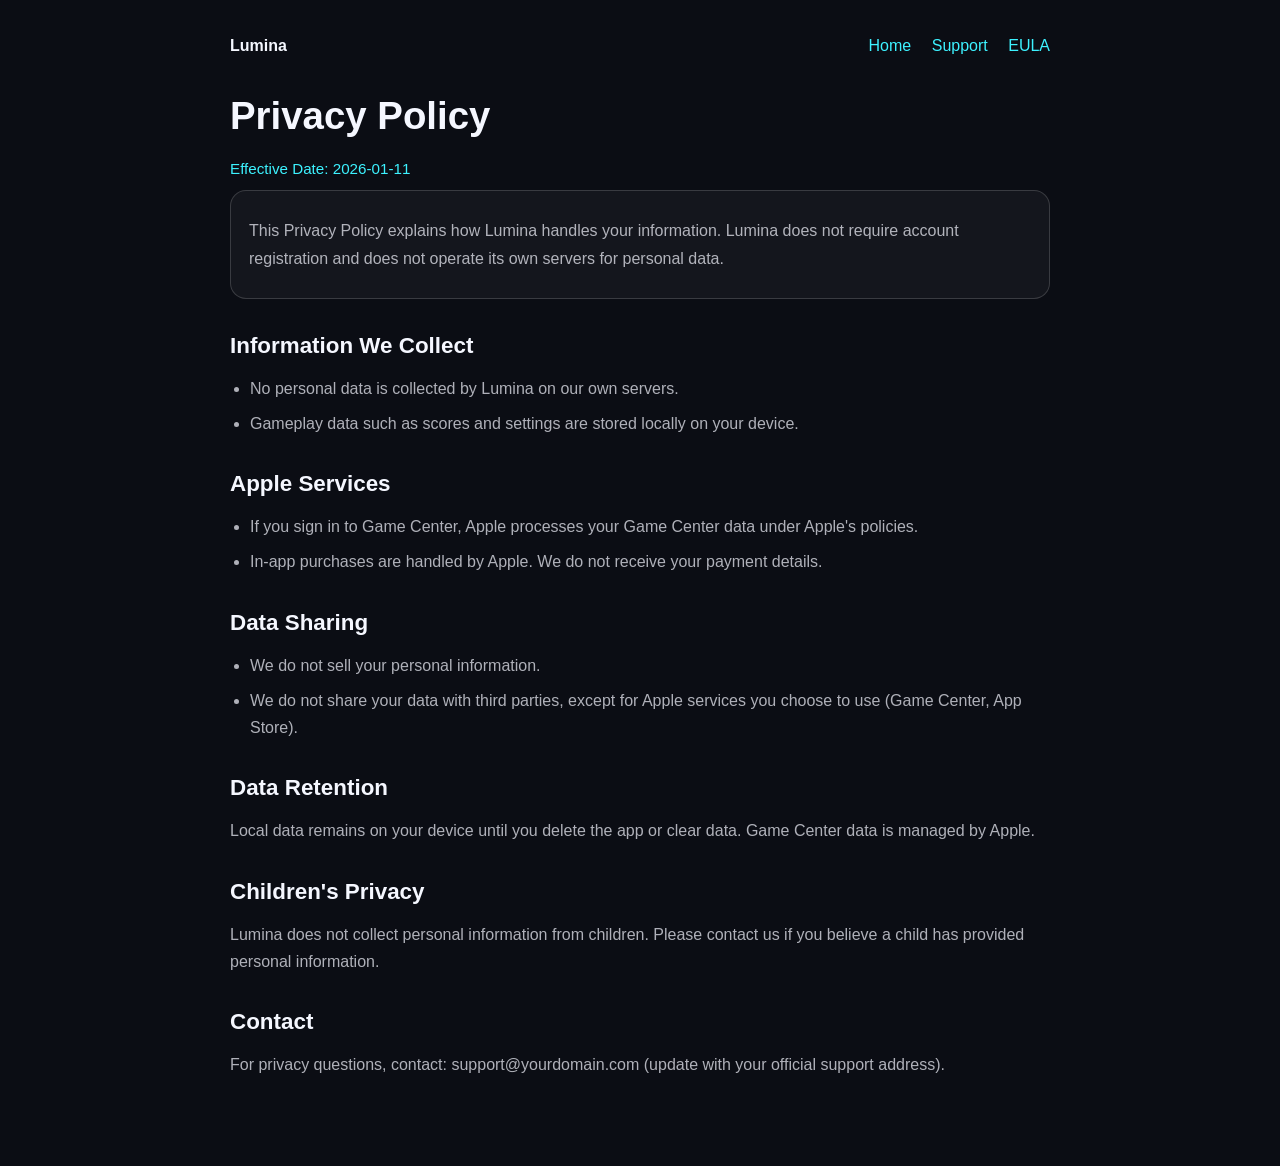
==== privacy.html @ 7ef951b6 "chore: 初始化文档站点" ====
<!DOCTYPE html>
<html lang="en">
<head>
    <meta charset="UTF-8">
    <meta name="viewport" content="width=device-width, initial-scale=1.0">
    <title>Privacy Policy - Lumina</title>
    <style>
        :root {
            --bg: #0b0d14;
            --text: #f5f7ff;
            --muted: rgba(245, 247, 255, 0.7);
            --accent: #3df2ff;
            --border: rgba(255, 255, 255, 0.16);
        }

        * {
            box-sizing: border-box;
            margin: 0;
            padding: 0;
        }

        body {
            font-family: "Space Grotesk", "SF Pro Display", "Segoe UI", sans-serif;
            background: #0b0d14;
            color: var(--text);
            line-height: 1.7;
            padding: 32px 20px 80px;
            max-width: 860px;
            margin: 0 auto;
        }

        header {
            display: flex;
            justify-content: space-between;
            align-items: center;
            margin-bottom: 24px;
        }

        header a {
            color: var(--accent);
            text-decoration: none;
            margin-left: 16px;
        }

        h1 {
            font-size: 2.4rem;
            margin-bottom: 8px;
        }

        h2 {
            margin-top: 28px;
            margin-bottom: 10px;
            font-size: 1.4rem;
        }

        p, li {
            color: var(--muted);
            margin: 8px 0;
        }

        ul {
            padding-left: 20px;
        }

        .date {
            color: var(--accent);
            font-size: 0.95rem;
        }

        .card {
            border: 1px solid var(--border);
            border-radius: 16px;
            padding: 18px;
            background: rgba(255, 255, 255, 0.04);
        }
    </style>
</head>
<body>
    <header>
        <strong>Lumina</strong>
        <nav>
            <a href="index.html">Home</a>
            <a href="support.html">Support</a>
            <a href="https://www.apple.com/legal/internet-services/itunes/dev/stdeula/" target="_blank" rel="noopener">EULA</a>
        </nav>
    </header>

    <h1>Privacy Policy</h1>
    <p class="date">Effective Date: 2026-01-11</p>

    <div class="card">
        <p>This Privacy Policy explains how Lumina handles your information. Lumina does not require account registration and does not operate its own servers for personal data.</p>
    </div>

    <h2>Information We Collect</h2>
    <ul>
        <li>No personal data is collected by Lumina on our own servers.</li>
        <li>Gameplay data such as scores and settings are stored locally on your device.</li>
    </ul>

    <h2>Apple Services</h2>
    <ul>
        <li>If you sign in to Game Center, Apple processes your Game Center data under Apple&apos;s policies.</li>
        <li>In-app purchases are handled by Apple. We do not receive your payment details.</li>
    </ul>

    <h2>Data Sharing</h2>
    <ul>
        <li>We do not sell your personal information.</li>
        <li>We do not share your data with third parties, except for Apple services you choose to use (Game Center, App Store).</li>
    </ul>

    <h2>Data Retention</h2>
    <p>Local data remains on your device until you delete the app or clear data. Game Center data is managed by Apple.</p>

    <h2>Children&apos;s Privacy</h2>
    <p>Lumina does not collect personal information from children. Please contact us if you believe a child has provided personal information.</p>

    <h2>Contact</h2>
    <p>For privacy questions, contact: support@yourdomain.com (update with your official support address).</p>
</body>
</html>
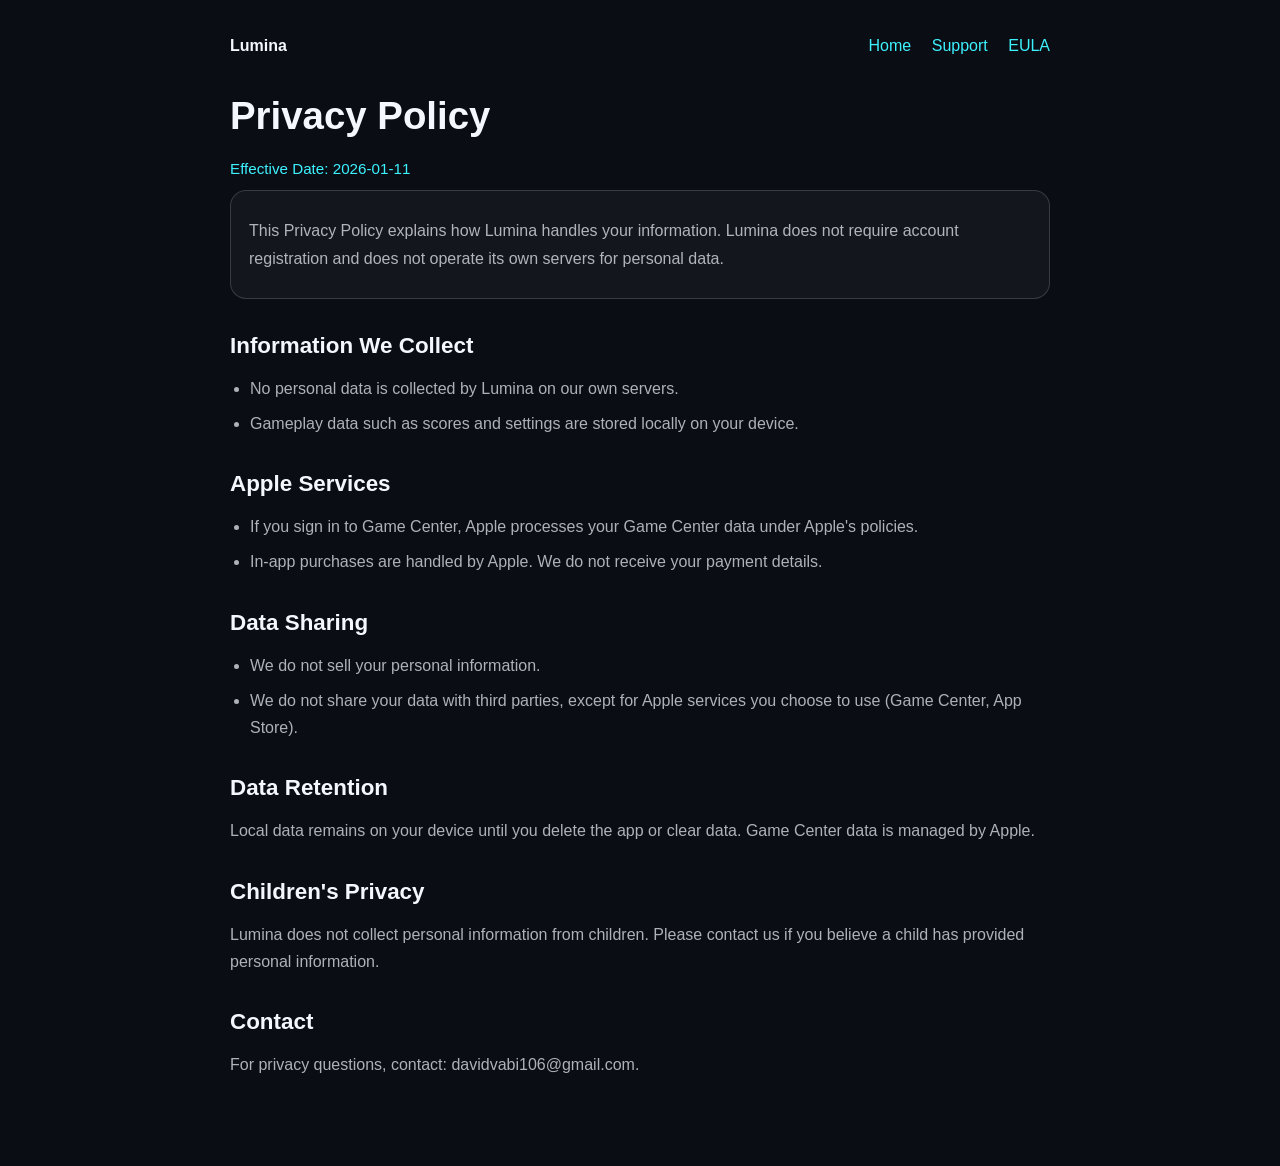
==== commit 42d1140d: "chore: 更新支持邮箱" ====
--- a/privacy.html
+++ b/privacy.html
@@ -117,6 +117,6 @@
     <p>Lumina does not collect personal information from children. Please contact us if you believe a child has provided personal information.</p>
 
     <h2>Contact</h2>
-    <p>For privacy questions, contact: support@yourdomain.com (update with your official support address).</p>
+    <p>For privacy questions, contact: davidvabi106@gmail.com.</p>
 </body>
 </html>
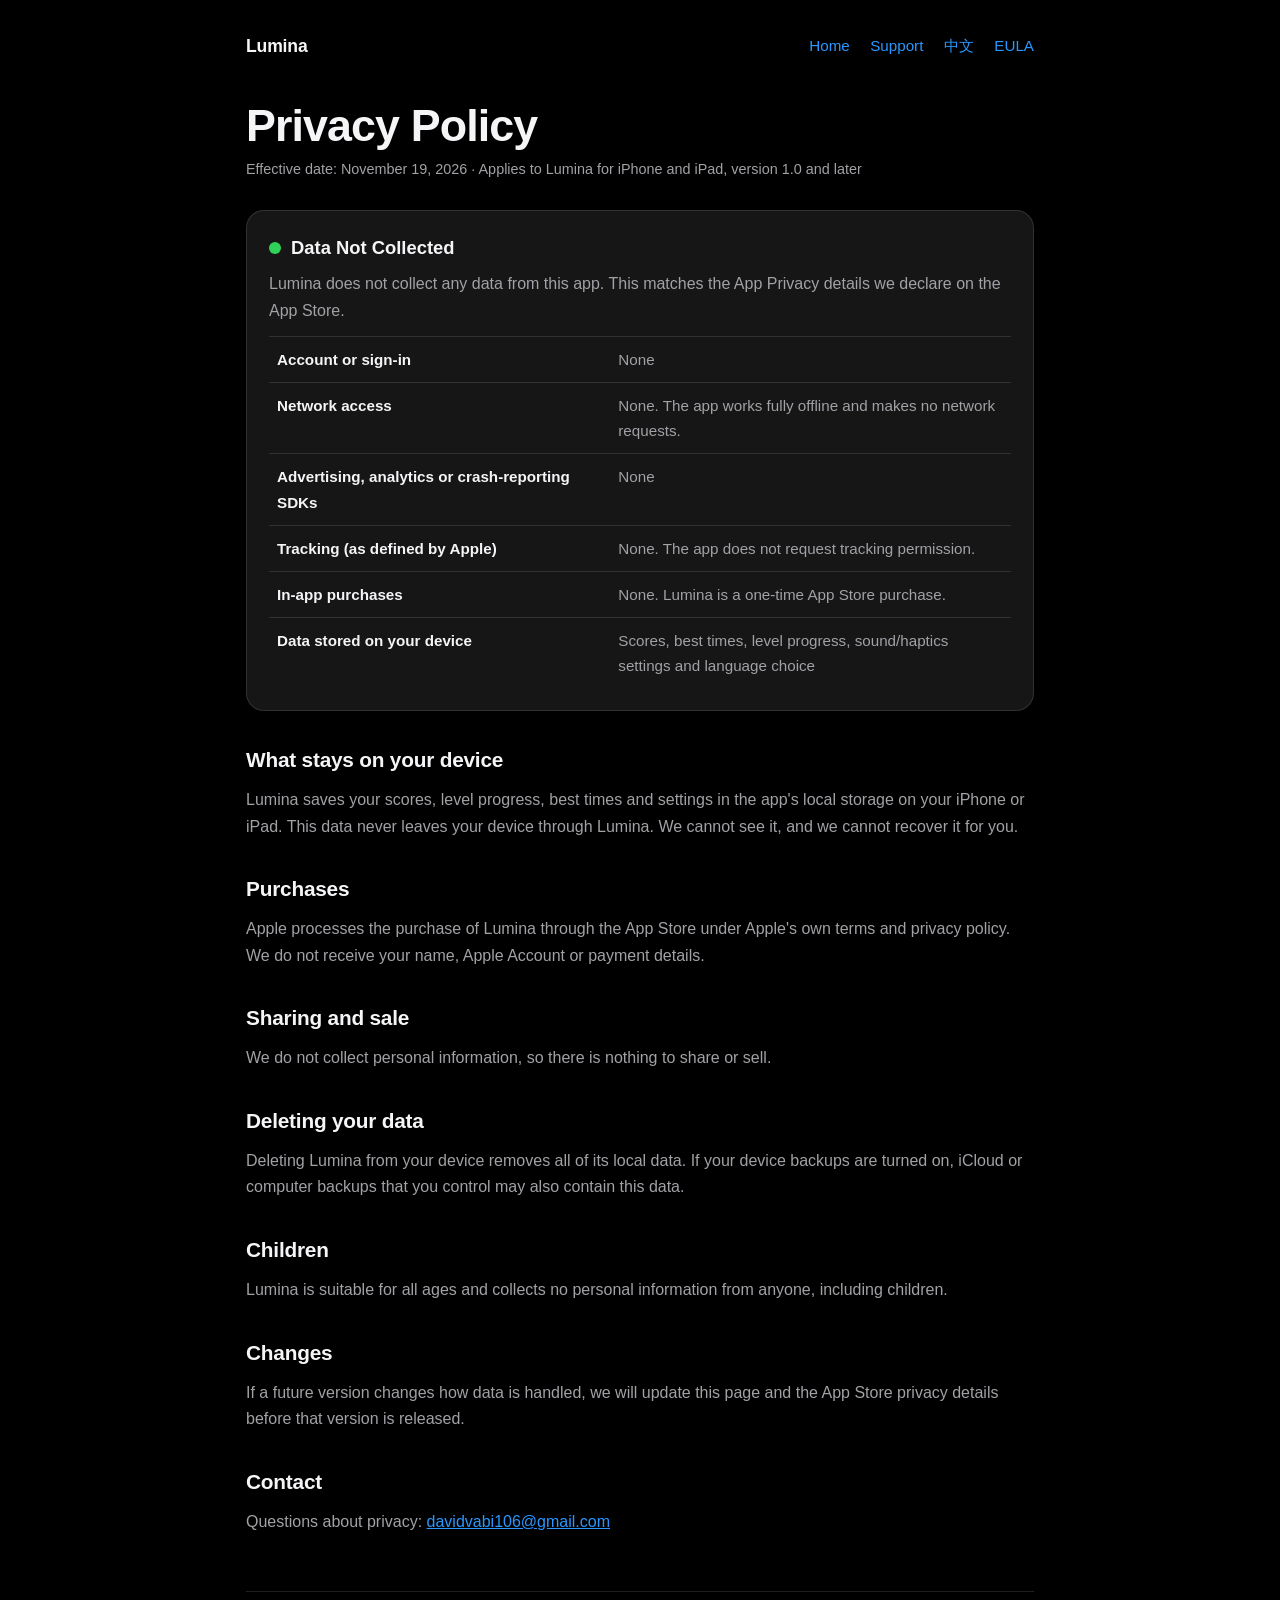
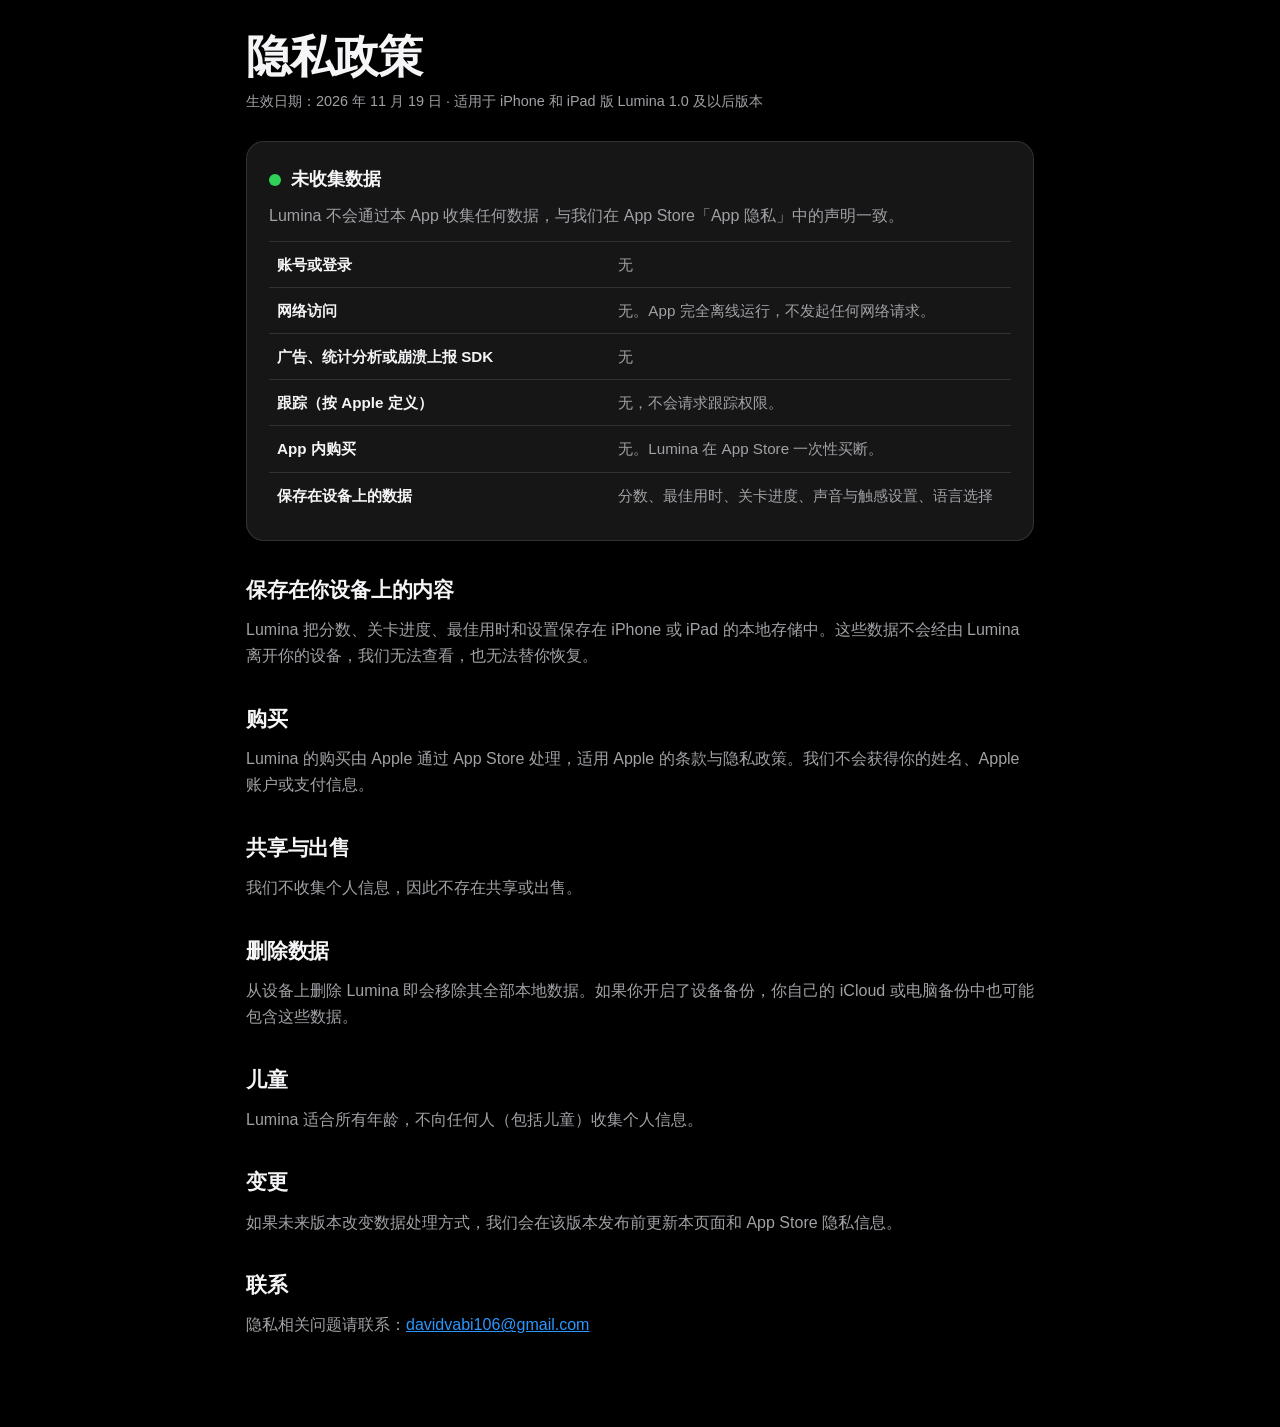
==== commit 7eb29694: "Update privacy.html: bilingual, Data Not Collected disclosure" ====
--- a/privacy.html
+++ b/privacy.html
@@ -3,76 +3,52 @@
 <head>
     <meta charset="UTF-8">
     <meta name="viewport" content="width=device-width, initial-scale=1.0">
-    <title>Privacy Policy - Lumina</title>
+    <title>Privacy Policy · 隐私政策 - Lumina</title>
+    <meta name="description" content="Lumina does not collect any data. All scores, progress and settings stay on your device.">
     <style>
         :root {
-            --bg: #0b0d14;
-            --text: #f5f7ff;
-            --muted: rgba(245, 247, 255, 0.7);
-            --accent: #3df2ff;
-            --border: rgba(255, 255, 255, 0.16);
+            --bg: #000000;
+            --panel: #161617;
+            --text: #f5f5f7;
+            --muted: #a1a1a6;
+            --accent: #2997ff;
+            --ok: #30d158;
+            --border: rgba(255, 255, 255, 0.12);
         }
-
-        * {
-            box-sizing: border-box;
-            margin: 0;
-            padding: 0;
-        }
-
+        * { box-sizing: border-box; margin: 0; padding: 0; }
         body {
-            font-family: "Space Grotesk", "SF Pro Display", "Segoe UI", sans-serif;
-            background: #0b0d14;
+            font-family: -apple-system, BlinkMacSystemFont, "SF Pro Text", "PingFang SC", "Segoe UI", sans-serif;
+            background: var(--bg);
             color: var(--text);
-            line-height: 1.7;
-            padding: 32px 20px 80px;
-            max-width: 860px;
+            line-height: 1.65;
+            padding: 32px 16px 80px;
+            max-width: 820px;
             margin: 0 auto;
         }
-
-        header {
-            display: flex;
-            justify-content: space-between;
-            align-items: center;
-            margin-bottom: 24px;
+        header { display: flex; justify-content: space-between; align-items: center; margin-bottom: 40px; flex-wrap: wrap; gap: 12px; }
+        header strong { font-size: 1.1rem; letter-spacing: -0.01em; }
+        nav a { color: var(--accent); text-decoration: none; margin-left: 16px; font-size: 0.95rem; }
+        nav a:first-child { margin-left: 0; }
+        h1 { font-size: clamp(2rem, 6vw, 2.8rem); letter-spacing: -0.02em; line-height: 1.1; margin-bottom: 8px; }
+        h2 { margin: 32px 0 10px; font-size: 1.3rem; letter-spacing: -0.01em; }
+        p, li { color: var(--muted); margin: 8px 0; }
+        ul { padding-left: 20px; }
+        .date { color: var(--muted); font-size: 0.9rem; }
+        .label {
+            margin: 28px 0;
+            border: 1px solid var(--border);
+            border-radius: 18px;
+            padding: 22px;
+            background: var(--panel);
         }
-
-        header a {
-            color: var(--accent);
-            text-decoration: none;
-            margin-left: 16px;
-        }
-
-        h1 {
-            font-size: 2.4rem;
-            margin-bottom: 8px;
-        }
-
-        h2 {
-            margin-top: 28px;
-            margin-bottom: 10px;
-            font-size: 1.4rem;
-        }
-
-        p, li {
-            color: var(--muted);
-            margin: 8px 0;
-        }
-
-        ul {
-            padding-left: 20px;
-        }
-
-        .date {
-            color: var(--accent);
-            font-size: 0.95rem;
-        }
-
-        .card {
-            border: 1px solid var(--border);
-            border-radius: 16px;
-            padding: 18px;
-            background: rgba(255, 255, 255, 0.04);
-        }
+        .label .badge { display: inline-flex; align-items: center; gap: 10px; font-weight: 600; color: var(--text); font-size: 1.15rem; }
+        .label .dot { width: 12px; height: 12px; border-radius: 50%; background: var(--ok); flex-shrink: 0; }
+        table { width: 100%; border-collapse: collapse; margin-top: 12px; font-size: 0.95rem; }
+        th, td { text-align: left; padding: 10px 8px; border-top: 1px solid var(--border); vertical-align: top; }
+        th { color: var(--text); font-weight: 600; width: 46%; }
+        td { color: var(--muted); }
+        .lang { border-top: 1px solid var(--border); margin-top: 56px; padding-top: 40px; }
+        a { color: var(--accent); }
     </style>
 </head>
 <body>
@@ -81,42 +57,87 @@
         <nav>
             <a href="index.html">Home</a>
             <a href="support.html">Support</a>
+            <a href="#zh">中文</a>
             <a href="https://www.apple.com/legal/internet-services/itunes/dev/stdeula/" target="_blank" rel="noopener">EULA</a>
         </nav>
     </header>
 
-    <h1>Privacy Policy</h1>
-    <p class="date">Effective Date: 2026-01-11</p>
+    <section id="en" lang="en">
+        <h1>Privacy Policy</h1>
+        <p class="date">Effective date: November 19, 2026 · Applies to Lumina for iPhone and iPad, version 1.0 and later</p>
 
-    <div class="card">
-        <p>This Privacy Policy explains how Lumina handles your information. Lumina does not require account registration and does not operate its own servers for personal data.</p>
-    </div>
+        <div class="label">
+            <div class="badge"><span class="dot"></span>Data Not Collected</div>
+            <p>Lumina does not collect any data from this app. This matches the App Privacy details we declare on the App Store.</p>
+            <table>
+                <tr><th>Account or sign-in</th><td>None</td></tr>
+                <tr><th>Network access</th><td>None. The app works fully offline and makes no network requests.</td></tr>
+                <tr><th>Advertising, analytics or crash-reporting SDKs</th><td>None</td></tr>
+                <tr><th>Tracking (as defined by Apple)</th><td>None. The app does not request tracking permission.</td></tr>
+                <tr><th>In-app purchases</th><td>None. Lumina is a one-time App Store purchase.</td></tr>
+                <tr><th>Data stored on your device</th><td>Scores, best times, level progress, sound/haptics settings and language choice</td></tr>
+            </table>
+        </div>
 
-    <h2>Information We Collect</h2>
-    <ul>
-        <li>No personal data is collected by Lumina on our own servers.</li>
-        <li>Gameplay data such as scores and settings are stored locally on your device.</li>
-    </ul>
+        <h2>What stays on your device</h2>
+        <p>Lumina saves your scores, level progress, best times and settings in the app's local storage on your iPhone or iPad. This data never leaves your device through Lumina. We cannot see it, and we cannot recover it for you.</p>
 
-    <h2>Apple Services</h2>
-    <ul>
-        <li>If you sign in to Game Center, Apple processes your Game Center data under Apple&apos;s policies.</li>
-        <li>In-app purchases are handled by Apple. We do not receive your payment details.</li>
-    </ul>
+        <h2>Purchases</h2>
+        <p>Apple processes the purchase of Lumina through the App Store under Apple's own terms and privacy policy. We do not receive your name, Apple Account or payment details.</p>
 
-    <h2>Data Sharing</h2>
-    <ul>
-        <li>We do not sell your personal information.</li>
-        <li>We do not share your data with third parties, except for Apple services you choose to use (Game Center, App Store).</li>
-    </ul>
+        <h2>Sharing and sale</h2>
+        <p>We do not collect personal information, so there is nothing to share or sell.</p>
 
-    <h2>Data Retention</h2>
-    <p>Local data remains on your device until you delete the app or clear data. Game Center data is managed by Apple.</p>
+        <h2>Deleting your data</h2>
+        <p>Deleting Lumina from your device removes all of its local data. If your device backups are turned on, iCloud or computer backups that you control may also contain this data.</p>
 
-    <h2>Children&apos;s Privacy</h2>
-    <p>Lumina does not collect personal information from children. Please contact us if you believe a child has provided personal information.</p>
+        <h2>Children</h2>
+        <p>Lumina is suitable for all ages and collects no personal information from anyone, including children.</p>
 
-    <h2>Contact</h2>
-    <p>For privacy questions, contact: davidvabi106@gmail.com.</p>
+        <h2>Changes</h2>
+        <p>If a future version changes how data is handled, we will update this page and the App Store privacy details before that version is released.</p>
+
+        <h2>Contact</h2>
+        <p>Questions about privacy: <a href="mailto:davidvabi106@gmail.com">davidvabi106@gmail.com</a></p>
+    </section>
+
+    <section id="zh" class="lang" lang="zh-Hans">
+        <h1>隐私政策</h1>
+        <p class="date">生效日期：2026 年 11 月 19 日 · 适用于 iPhone 和 iPad 版 Lumina 1.0 及以后版本</p>
+
+        <div class="label">
+            <div class="badge"><span class="dot"></span>未收集数据</div>
+            <p>Lumina 不会通过本 App 收集任何数据，与我们在 App Store「App 隐私」中的声明一致。</p>
+            <table>
+                <tr><th>账号或登录</th><td>无</td></tr>
+                <tr><th>网络访问</th><td>无。App 完全离线运行，不发起任何网络请求。</td></tr>
+                <tr><th>广告、统计分析或崩溃上报 SDK</th><td>无</td></tr>
+                <tr><th>跟踪（按 Apple 定义）</th><td>无，不会请求跟踪权限。</td></tr>
+                <tr><th>App 内购买</th><td>无。Lumina 在 App Store 一次性买断。</td></tr>
+                <tr><th>保存在设备上的数据</th><td>分数、最佳用时、关卡进度、声音与触感设置、语言选择</td></tr>
+            </table>
+        </div>
+
+        <h2>保存在你设备上的内容</h2>
+        <p>Lumina 把分数、关卡进度、最佳用时和设置保存在 iPhone 或 iPad 的本地存储中。这些数据不会经由 Lumina 离开你的设备，我们无法查看，也无法替你恢复。</p>
+
+        <h2>购买</h2>
+        <p>Lumina 的购买由 Apple 通过 App Store 处理，适用 Apple 的条款与隐私政策。我们不会获得你的姓名、Apple 账户或支付信息。</p>
+
+        <h2>共享与出售</h2>
+        <p>我们不收集个人信息，因此不存在共享或出售。</p>
+
+        <h2>删除数据</h2>
+        <p>从设备上删除 Lumina 即会移除其全部本地数据。如果你开启了设备备份，你自己的 iCloud 或电脑备份中也可能包含这些数据。</p>
+
+        <h2>儿童</h2>
+        <p>Lumina 适合所有年龄，不向任何人（包括儿童）收集个人信息。</p>
+
+        <h2>变更</h2>
+        <p>如果未来版本改变数据处理方式，我们会在该版本发布前更新本页面和 App Store 隐私信息。</p>
+
+        <h2>联系</h2>
+        <p>隐私相关问题请联系：<a href="mailto:davidvabi106@gmail.com">davidvabi106@gmail.com</a></p>
+    </section>
 </body>
 </html>
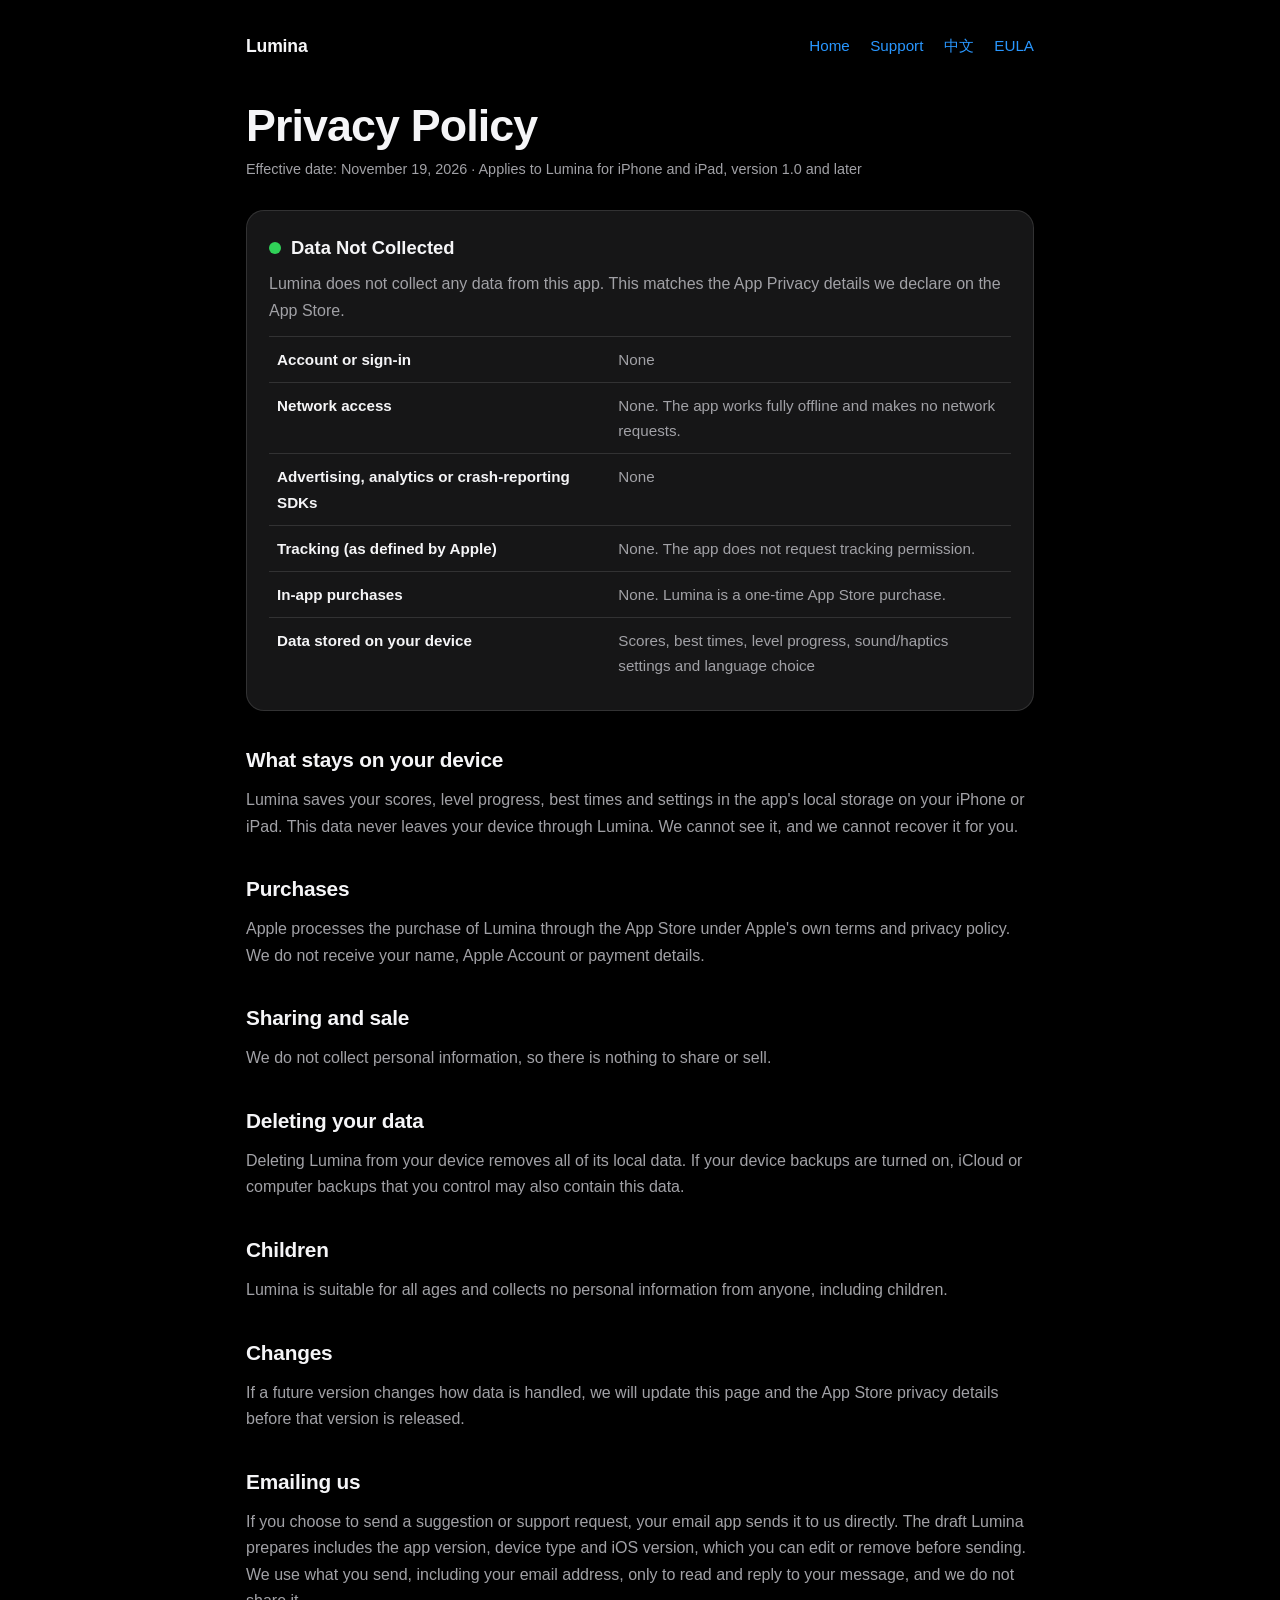
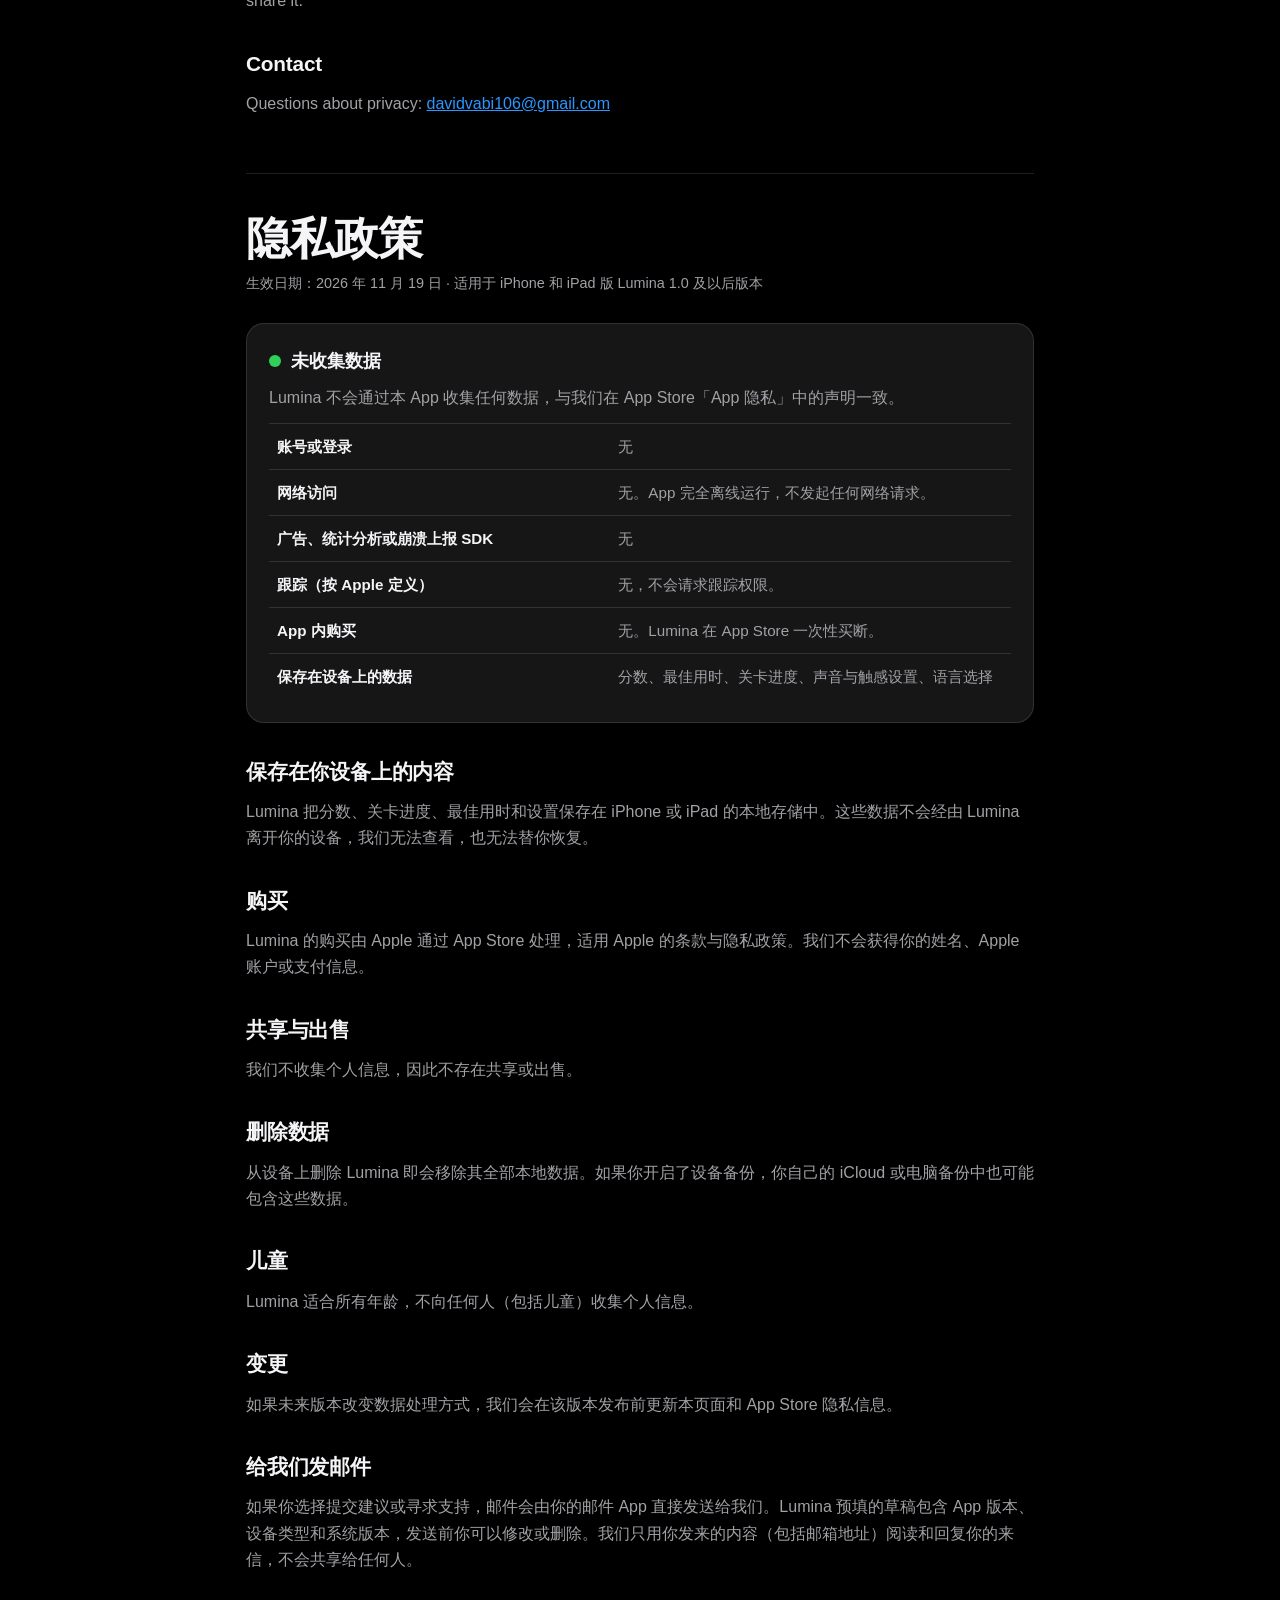
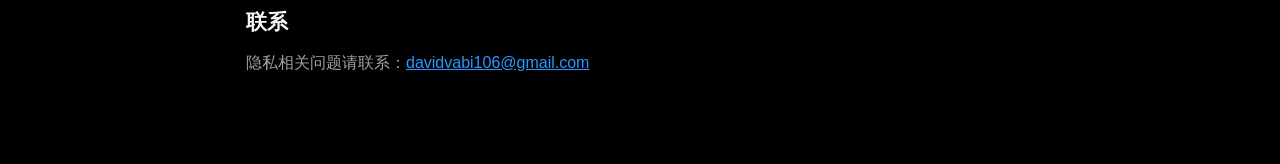
==== commit 5e09c68c: "Add suggestions channel (support page, footer, privacy note on email)" ====
--- a/privacy.html
+++ b/privacy.html
@@ -97,6 +97,9 @@
         <h2>Changes</h2>
         <p>If a future version changes how data is handled, we will update this page and the App Store privacy details before that version is released.</p>
 
+        <h2>Emailing us</h2>
+        <p>If you choose to send a suggestion or support request, your email app sends it to us directly. The draft Lumina prepares includes the app version, device type and iOS version, which you can edit or remove before sending. We use what you send, including your email address, only to read and reply to your message, and we do not share it.</p>
+
         <h2>Contact</h2>
         <p>Questions about privacy: <a href="mailto:davidvabi106@gmail.com">davidvabi106@gmail.com</a></p>
     </section>
@@ -136,6 +139,9 @@
         <h2>变更</h2>
         <p>如果未来版本改变数据处理方式，我们会在该版本发布前更新本页面和 App Store 隐私信息。</p>
 
+        <h2>给我们发邮件</h2>
+        <p>如果你选择提交建议或寻求支持，邮件会由你的邮件 App 直接发送给我们。Lumina 预填的草稿包含 App 版本、设备类型和系统版本，发送前你可以修改或删除。我们只用你发来的内容（包括邮箱地址）阅读和回复你的来信，不会共享给任何人。</p>
+
         <h2>联系</h2>
         <p>隐私相关问题请联系：<a href="mailto:davidvabi106@gmail.com">davidvabi106@gmail.com</a></p>
     </section>
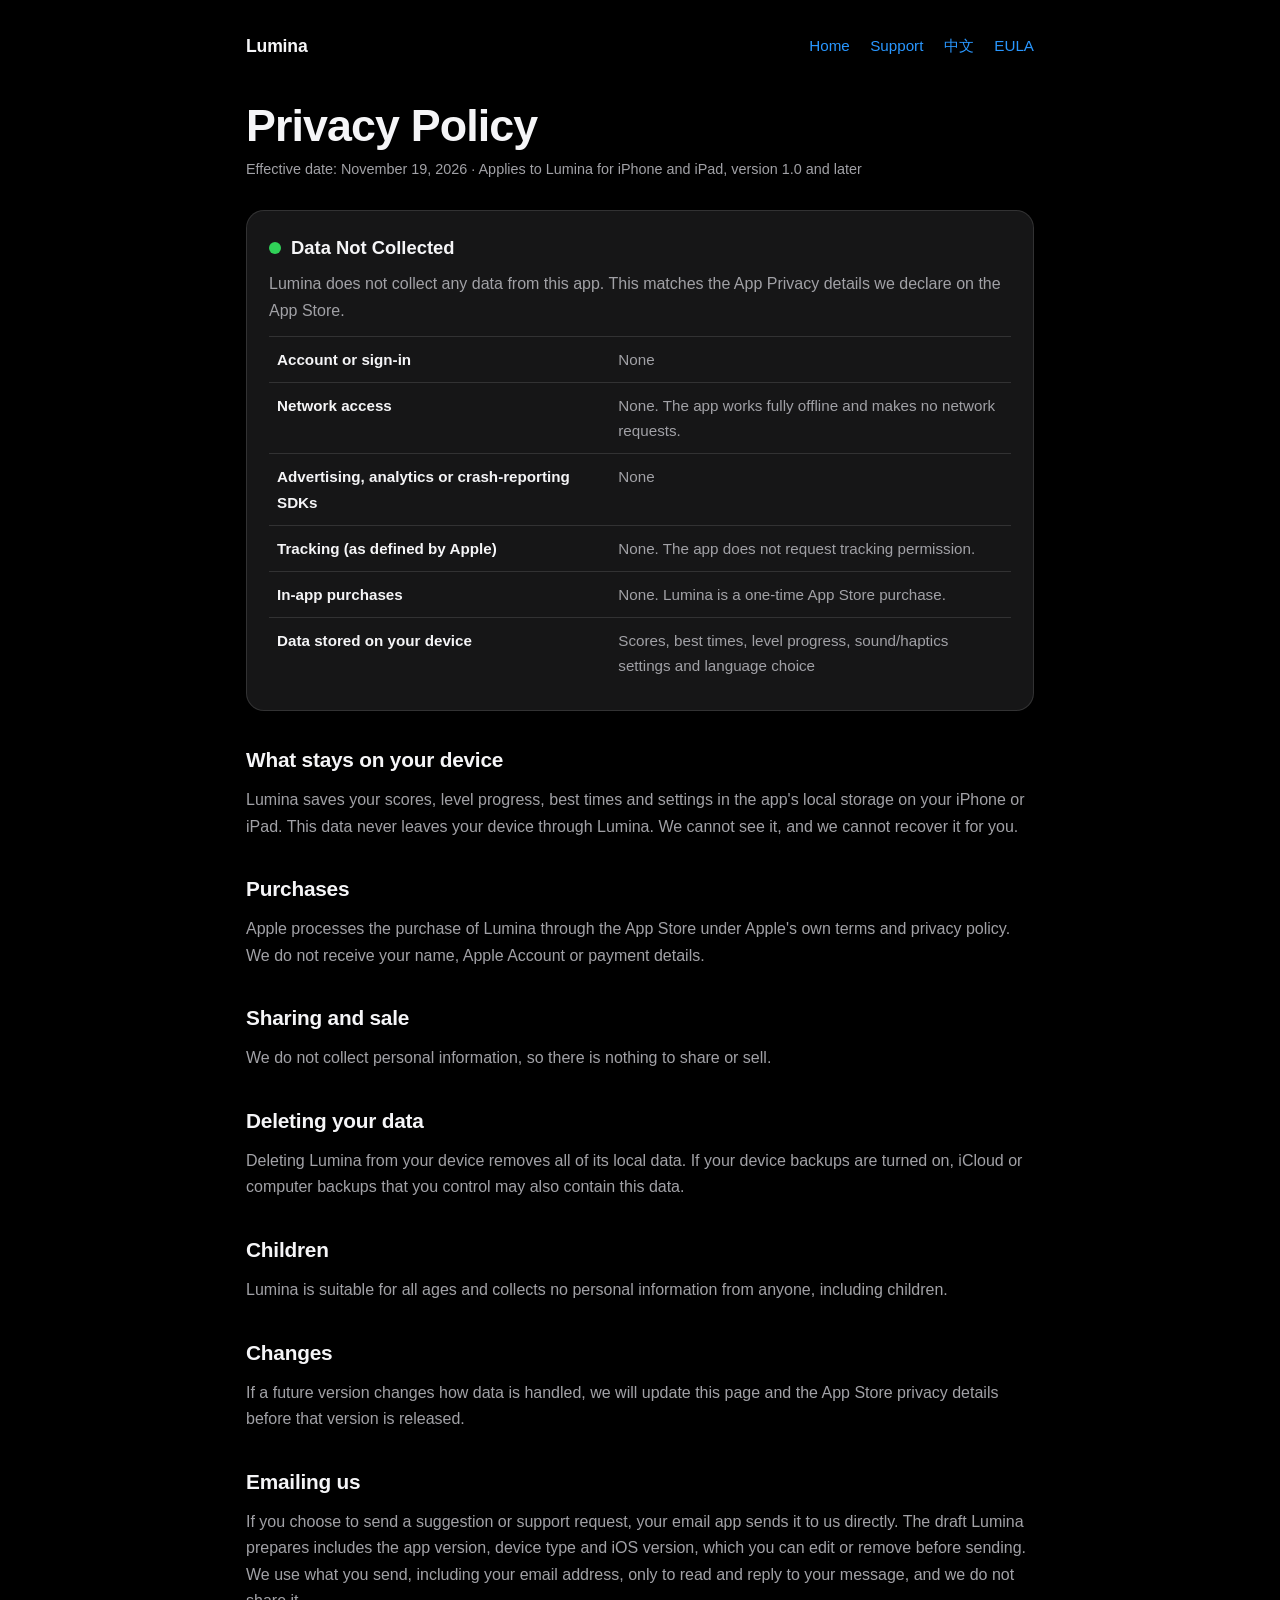
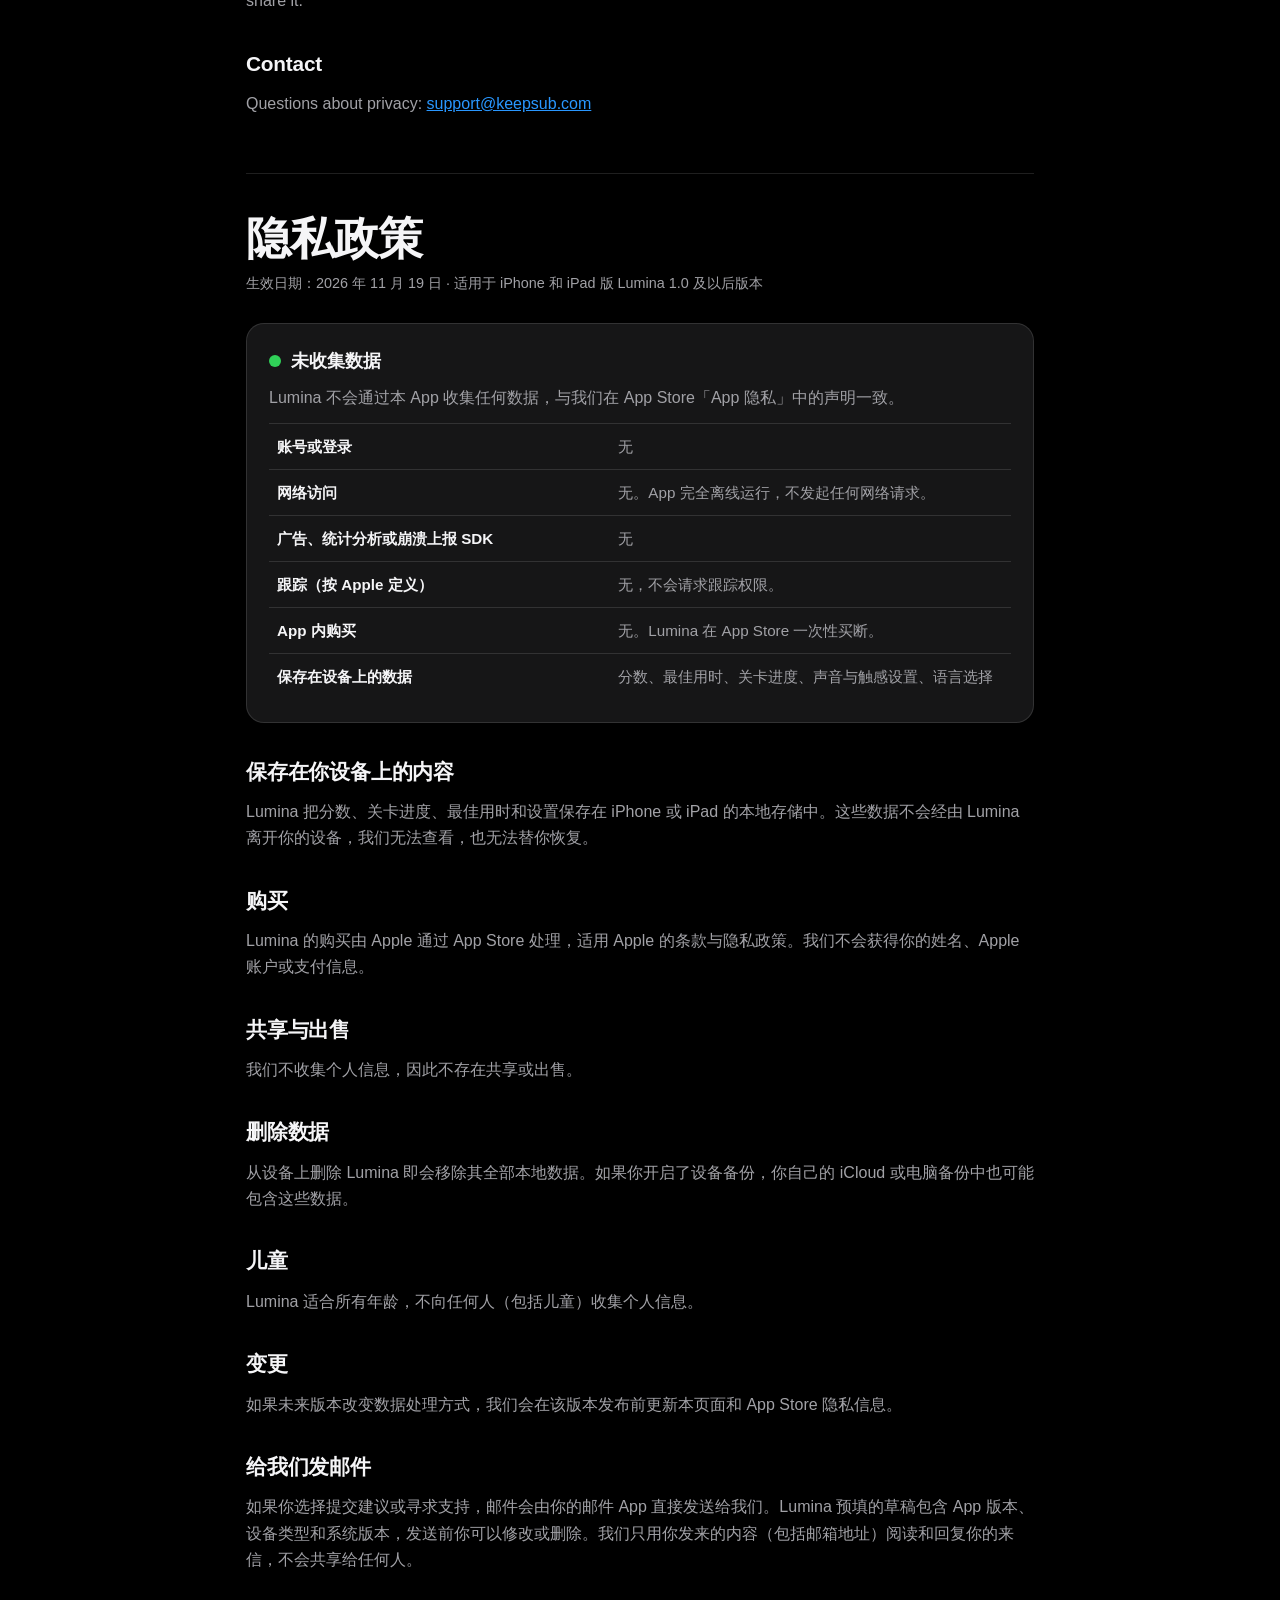
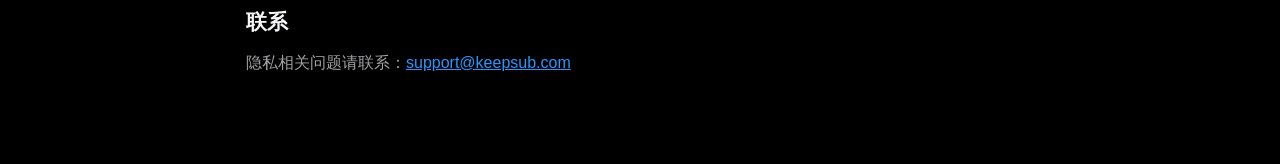
==== commit e1ba8bee: "chore: switch support email to support@keepsub.com and add email template Co-Authored-By: Claude Opu" ====
--- a/privacy.html
+++ b/privacy.html
@@ -101,7 +101,7 @@
         <p>If you choose to send a suggestion or support request, your email app sends it to us directly. The draft Lumina prepares includes the app version, device type and iOS version, which you can edit or remove before sending. We use what you send, including your email address, only to read and reply to your message, and we do not share it.</p>
 
         <h2>Contact</h2>
-        <p>Questions about privacy: <a href="mailto:davidvabi106@gmail.com">davidvabi106@gmail.com</a></p>
+        <p>Questions about privacy: <a href="mailto:support@keepsub.com">support@keepsub.com</a></p>
     </section>
 
     <section id="zh" class="lang" lang="zh-Hans">
@@ -143,7 +143,7 @@
         <p>如果你选择提交建议或寻求支持，邮件会由你的邮件 App 直接发送给我们。Lumina 预填的草稿包含 App 版本、设备类型和系统版本，发送前你可以修改或删除。我们只用你发来的内容（包括邮箱地址）阅读和回复你的来信，不会共享给任何人。</p>
 
         <h2>联系</h2>
-        <p>隐私相关问题请联系：<a href="mailto:davidvabi106@gmail.com">davidvabi106@gmail.com</a></p>
+        <p>隐私相关问题请联系：<a href="mailto:support@keepsub.com">support@keepsub.com</a></p>
     </section>
 </body>
 </html>
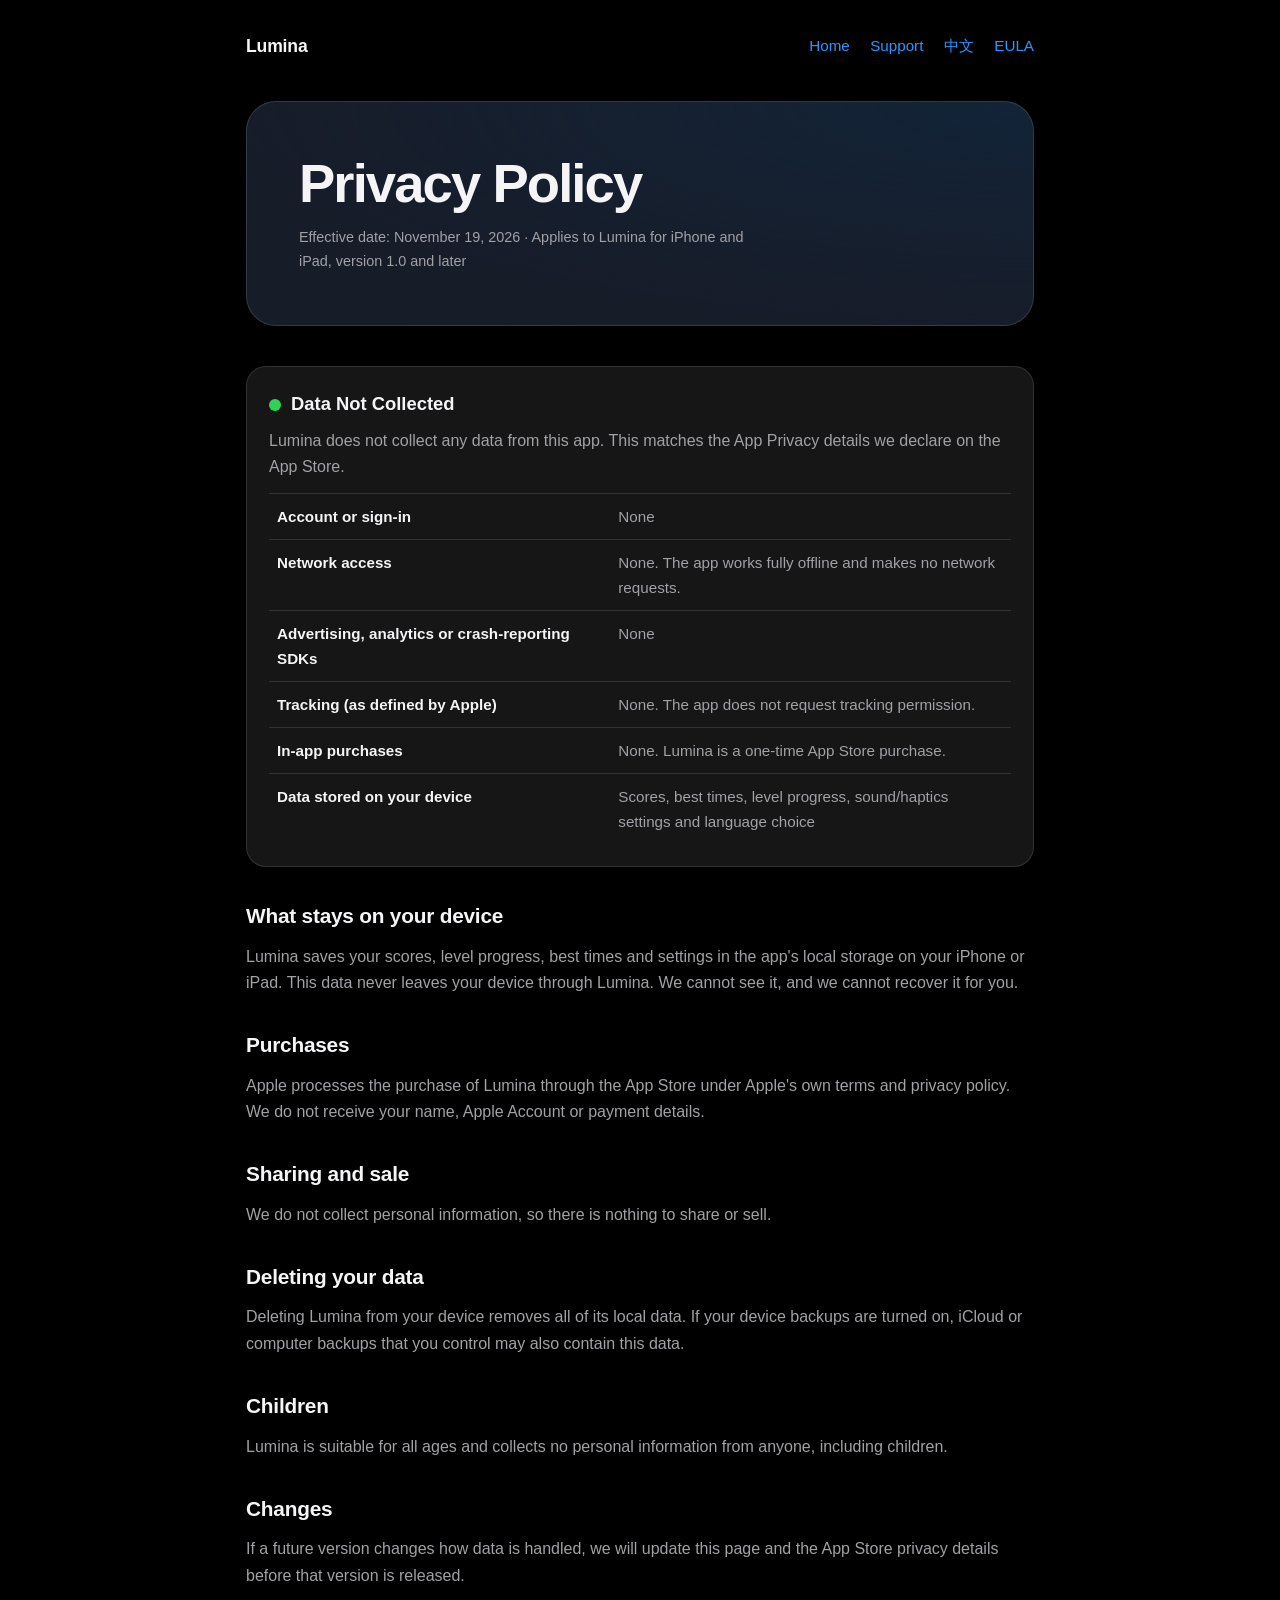
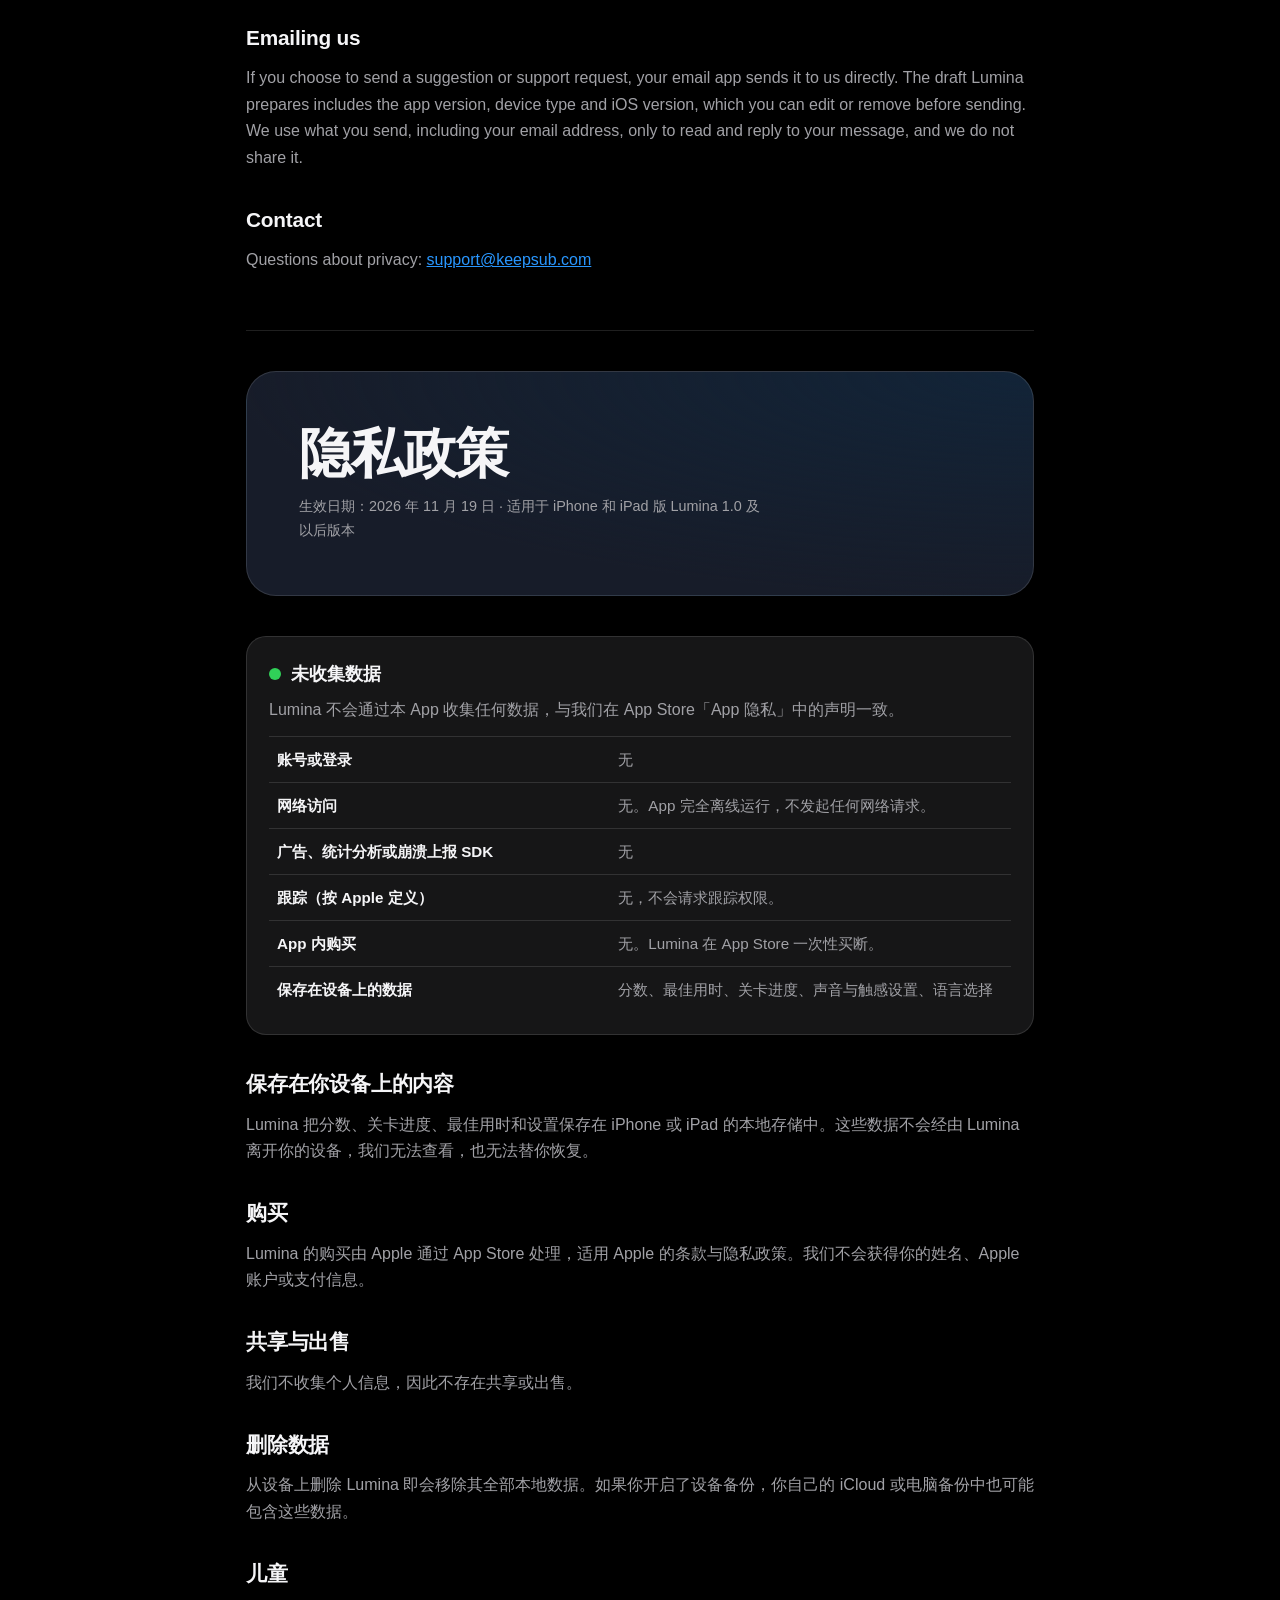
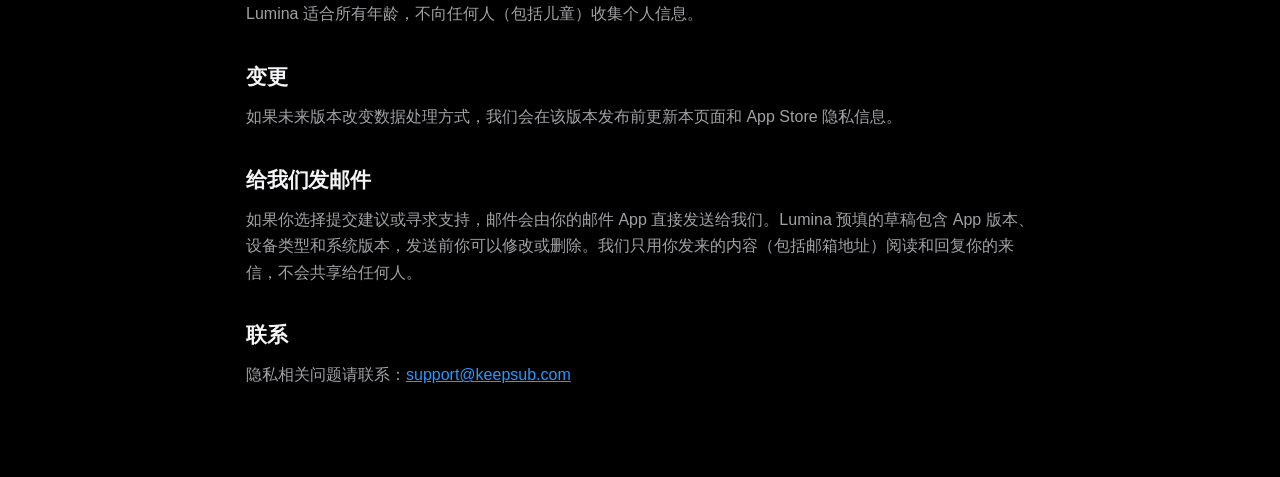
==== commit e47a7190: "Match support and privacy pages to the homepage" ====
--- a/privacy.html
+++ b/privacy.html
@@ -50,8 +50,9 @@
         .lang { border-top: 1px solid var(--border); margin-top: 56px; padding-top: 40px; }
         a { color: var(--accent); }
     </style>
+<link rel="stylesheet" href="documents.css?v=1">
 </head>
-<body>
+<body class="product-document">
     <header>
         <strong>Lumina</strong>
         <nav>
@@ -63,8 +64,8 @@
     </header>
 
     <section id="en" lang="en">
-        <h1>Privacy Policy</h1>
-        <p class="date">Effective date: November 19, 2026 · Applies to Lumina for iPhone and iPad, version 1.0 and later</p>
+        <div class="document-hero"><h1>Privacy Policy</h1>
+        <p class="date">Effective date: November 19, 2026 · Applies to Lumina for iPhone and iPad, version 1.0 and later</p></div>
 
         <div class="label">
             <div class="badge"><span class="dot"></span>Data Not Collected</div>
@@ -105,8 +106,8 @@
     </section>
 
     <section id="zh" class="lang" lang="zh-Hans">
-        <h1>隐私政策</h1>
-        <p class="date">生效日期：2026 年 11 月 19 日 · 适用于 iPhone 和 iPad 版 Lumina 1.0 及以后版本</p>
+        <div class="document-hero"><h1>隐私政策</h1>
+        <p class="date">生效日期：2026 年 11 月 19 日 · 适用于 iPhone 和 iPad 版 Lumina 1.0 及以后版本</p></div>
 
         <div class="label">
             <div class="badge"><span class="dot"></span>未收集数据</div>
--- a/documents.css
+++ b/documents.css
@@ -0,0 +1,39 @@
+/* Support and privacy share the homepage's palette and card styling. */
+.product-document {
+  --document-border: var(--border);
+  --document-surface: var(--panel);
+}
+.document-hero {
+  margin: 0 0 clamp(24px, 4vw, 40px);
+  padding: clamp(22px, 6vw, 52px);
+  border: 1px solid var(--document-border);
+  border-radius: clamp(20px, 4vw, 30px);
+  background: radial-gradient(ellipse at top right, #122438, transparent 72%), #171c29;
+}
+.document-hero img {
+  display: block;
+  width: 48px;
+  height: 48px;
+  border-radius: 12px;
+  margin: 0 0 16px;
+}
+.product-document .document-hero h1 {
+  font-size: clamp(1.8rem, 5vw, 3.4rem);
+  line-height: 1.1;
+  letter-spacing: -.035em;
+  margin: 0;
+}
+.product-document .document-hero p {
+  max-width: 58ch;
+  margin: 12px 0 0;
+}
+.product-document :is(.summary, .mailcard, .card, .label, .faq) {
+  background: var(--document-surface);
+  border: 1px solid var(--document-border);
+  border-radius: 20px;
+}
+.product-document .faq { padding: 0 clamp(16px, 4vw, 26px); }
+.product-document .faq details:first-child { border-top: 0; }
+.product-document :is(h2, section[id]) { scroll-margin-top: 76px; }
+.product-document a { overflow-wrap: anywhere; }
+.product-document :focus-visible { outline: 2px solid var(--accent); outline-offset: 4px; }
